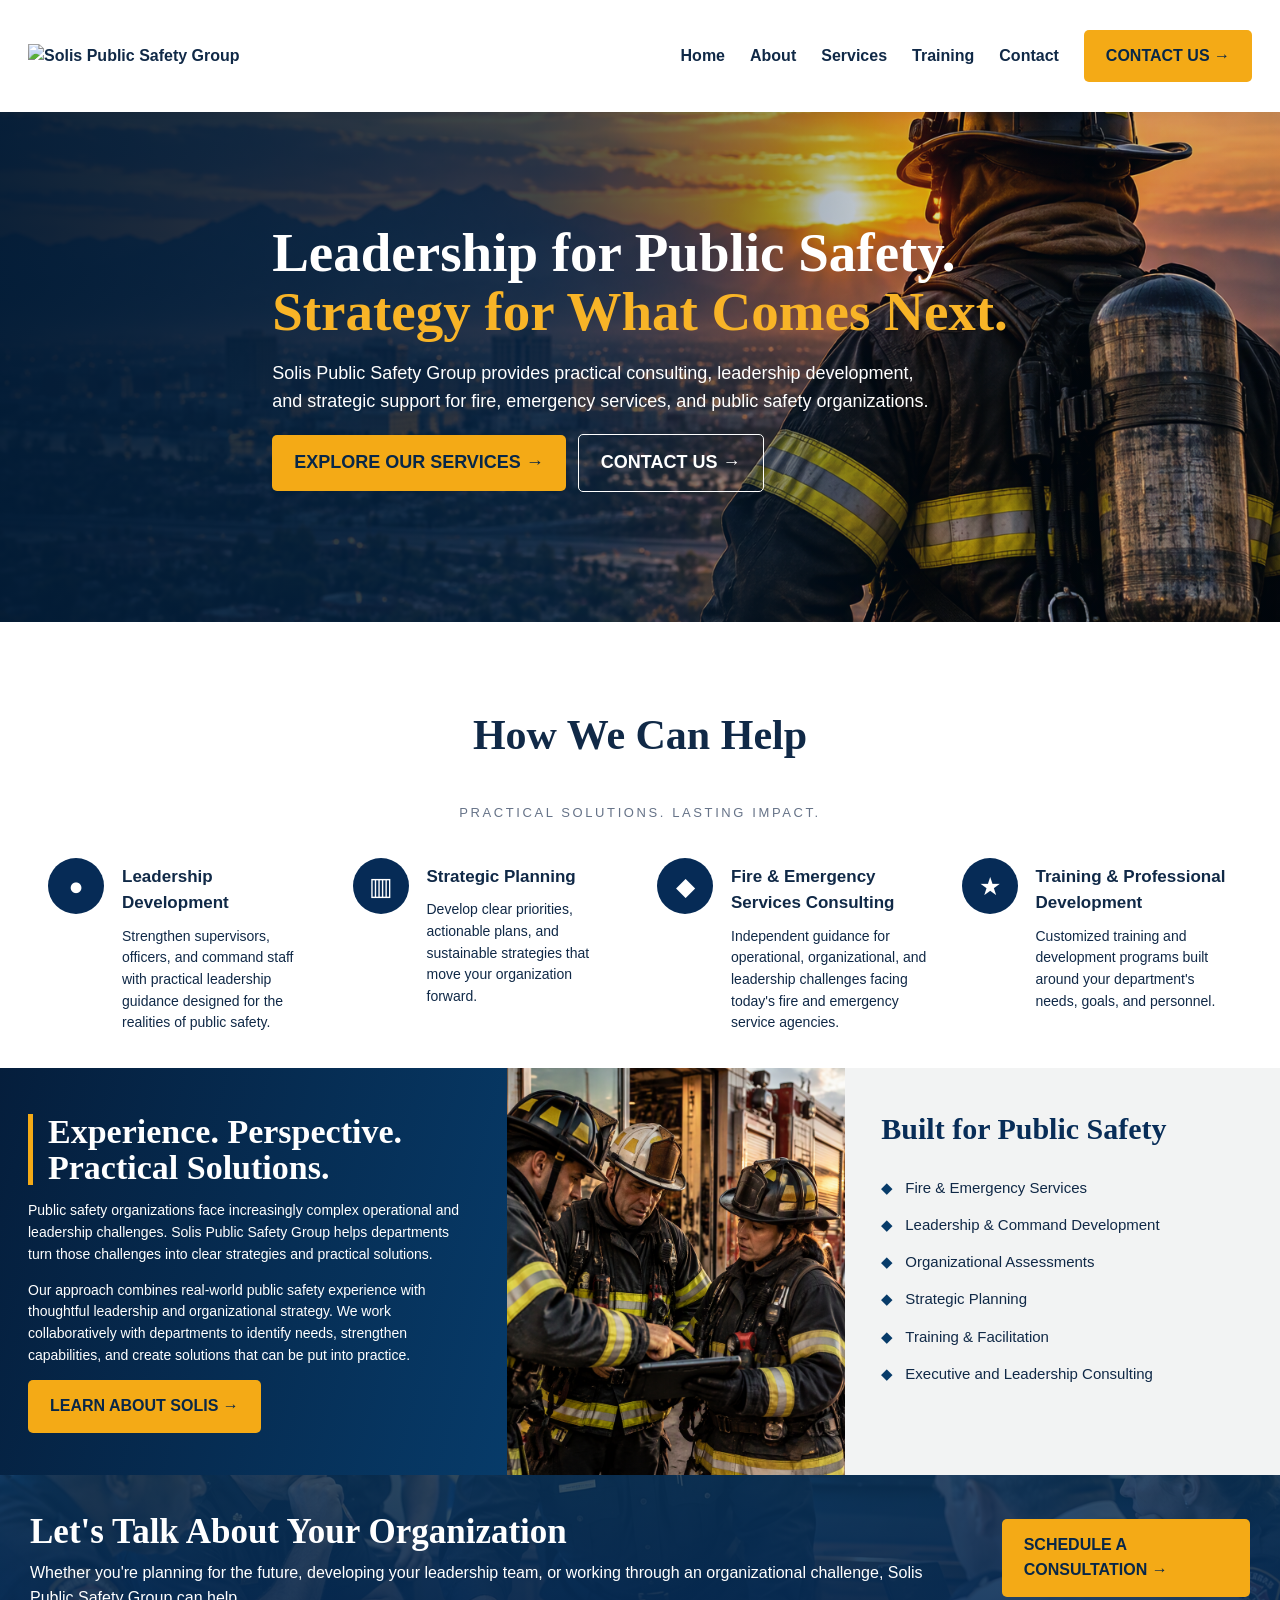
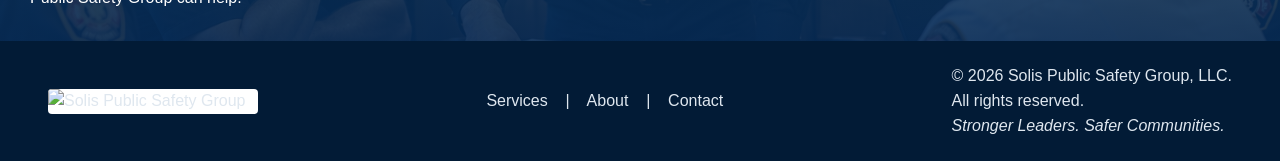
==== index.html @ 36f24788 "Add files via upload" ====
<!doctype html><html lang="en"><head><meta charset="utf-8"><meta name="viewport" content="width=device-width,initial-scale=1"><title>Solis Public Safety Group | Consulting, Leadership & Strategy</title><meta name="description" content="Public safety consulting, leadership development, strategy, and training."><link rel="stylesheet" href="styles.css"><style>
/* Homepage-specific styling to closely match the approved visual mockup */
.home .nav{max-width:1460px}.home-hero{min-height:510px;background:linear-gradient(90deg,rgba(2,28,55,.95) 0%,rgba(3,37,70,.75) 42%,rgba(3,37,70,.15) 72%),url('hero-firefighter.png') center 45%/cover;color:#fff;display:flex;align-items:center}.home-hero h1{font-size:55px;line-height:1.07;max-width:780px;margin:0 0 18px}.home-hero p{font-size:18px;max-width:660px}.mock-services{padding:46px 0 34px}.mock-services h2{font-size:42px}.mock-grid{display:grid;grid-template-columns:repeat(4,1fr);gap:34px;margin-top:35px}.mock-item{display:grid;grid-template-columns:58px 1fr;gap:16px;align-items:start}.mock-item h3{font-family:Arial,sans-serif;font-size:17px;margin:6px 0 9px}.mock-item p{font-size:14px;margin:0}.mock-mid{display:grid;grid-template-columns:1.05fr .70fr .90fr;min-height:330px}.mock-copy{background:linear-gradient(105deg,#051e3c,#073b69);color:#fff;padding:46px 48px 42px max(28px,calc((100vw - 1440px)/2))}.mock-copy h2{color:#fff;font-size:34px;line-height:1.05;border-left:5px solid var(--gold);padding-left:15px;margin:0 0 15px}.mock-copy p{font-size:14px;max-width:600px}.mock-photo{background:url('fire-service.png') center/cover}.mock-built{background:#f2f3f3;padding:38px 36px}.mock-built h2{font-size:30px;margin:0 0 16px;color:#082d58}.mock-built ul{list-style:none;padding:0;margin:0}.mock-built li{padding:7px 0;font-size:15px}.mock-built li:before{content:'◆';color:#073b69;margin-right:12px}.home-cta{background:linear-gradient(#0a355ecf,#062b56e8),url('strategy.png') center/cover;padding:30px;color:white}.home-cta .inner{max-width:1240px;margin:auto;display:flex;align-items:center;justify-content:center;gap:70px}.home-cta h2{font-size:35px;color:#fff;margin:0}.home-cta p{margin:2px 0 0}.home footer{padding:23px 0}@media(max-width:950px){.mock-grid{grid-template-columns:1fr 1fr}.mock-mid{grid-template-columns:1fr}.mock-photo{min-height:320px}.home-cta .inner{display:block;text-align:center}.home-cta .btn{margin-top:15px}}@media(max-width:560px){.home-hero{min-height:540px}.home-hero h1{font-size:38px}.mock-grid{grid-template-columns:1fr}.mock-copy{padding:38px 22px}.mock-built{padding:35px 22px}}
</style></head><body class="home">
<header><div class="wrap nav"><a href="index.html"><img class="logo" src="Solis Group Logo.jpeg" alt="Solis Public Safety Group"></a><button class="menuBtn" aria-label="Open menu" onclick="document.querySelector('nav').classList.toggle('open')">☰</button><nav><a href="index.html">Home</a><a href="about.html">About</a><a href="services.html">Services</a><a href="training.html">Training</a><a href="contact.html">Contact</a><a class="btn" href="contact.html">CONTACT US →</a></nav></div></header>
<main>
<section class="home-hero"><div class="wrap"><h1>Leadership for Public Safety.<br><span class="gold">Strategy for What Comes Next.</span></h1><p>Solis Public Safety Group provides practical consulting, leadership development, and strategic support for fire, emergency services, and public safety organizations.</p><p><a class="btn" href="services.html">EXPLORE OUR SERVICES →</a><a class="btn outline" href="contact.html">CONTACT US →</a></p></div></section>
<section class="mock-services"><div class="wrap"><div class="center"><h2>How We Can Help</h2><div class="eyebrow">PRACTICAL SOLUTIONS. LASTING IMPACT.</div></div><div class="mock-grid">
<div class="mock-item"><div class="icon">●</div><div><h3>Leadership Development</h3><p>Strengthen supervisors, officers, and command staff with practical leadership guidance designed for the realities of public safety.</p></div></div>
<div class="mock-item"><div class="icon">▥</div><div><h3>Strategic Planning</h3><p>Develop clear priorities, actionable plans, and sustainable strategies that move your organization forward.</p></div></div>
<div class="mock-item"><div class="icon">◆</div><div><h3>Fire & Emergency<br>Services Consulting</h3><p>Independent guidance for operational, organizational, and leadership challenges facing today's fire and emergency service agencies.</p></div></div>
<div class="mock-item"><div class="icon">★</div><div><h3>Training & Professional<br>Development</h3><p>Customized training and development programs built around your department's needs, goals, and personnel.</p></div></div>
</div></div></section>
<section class="mock-mid"><div class="mock-copy"><h2>Experience. Perspective.<br>Practical Solutions.</h2><p>Public safety organizations face increasingly complex operational and leadership challenges. Solis Public Safety Group helps departments turn those challenges into clear strategies and practical solutions.</p><p>Our approach combines real-world public safety experience with thoughtful leadership and organizational strategy. We work collaboratively with departments to identify needs, strengthen capabilities, and create solutions that can be put into practice.</p><a class="btn" href="about.html">LEARN ABOUT SOLIS →</a></div><div class="mock-photo" role="img" aria-label="Fire and emergency services team near apparatus"></div><div class="mock-built"><h2>Built for Public Safety</h2><ul><li>Fire & Emergency Services</li><li>Leadership & Command Development</li><li>Organizational Assessments</li><li>Strategic Planning</li><li>Training & Facilitation</li><li>Executive and Leadership Consulting</li></ul></div></section>
<section class="home-cta"><div class="inner"><div><h2>Let's Talk About Your Organization</h2><p>Whether you're planning for the future, developing your leadership team, or working through an organizational challenge, Solis Public Safety Group can help.</p></div><a class="btn" href="contact.html">SCHEDULE A CONSULTATION →</a></div></section>
</main><footer><div class="wrap"><img class="footerlogo" src="Solis Group Logo.jpeg" alt="Solis Public Safety Group"><div>Services &nbsp;&nbsp; | &nbsp;&nbsp; About &nbsp;&nbsp; | &nbsp;&nbsp; Contact</div><div>© 2026 Solis Public Safety Group, LLC.<br>All rights reserved.<br><em>Stronger Leaders. Safer Communities.</em></div></div></footer><script>document.querySelectorAll('nav a').forEach(a=>a.addEventListener('click',()=>document.querySelector('nav').classList.remove('open')))</script></body></html>
---- styles.css ----
:root{--navy:#062b56;--deep:#031d3b;--gold:#f4aa16;--ink:#102947;--light:#f5f6f6}*{box-sizing:border-box}html{scroll-behavior:smooth}body{margin:0;color:var(--ink);font:16px/1.55 Arial,Helvetica,sans-serif}h1,h2,h3{font-family:Georgia,'Times New Roman',serif}.wrap{max-width:1240px;margin:auto;padding:0 28px}header{background:#fff;position:sticky;top:0;z-index:10;box-shadow:0 1px 8px #0001}.nav{height:112px;display:flex;align-items:center;gap:28px}.logo{width:340px;max-height:100px;object-fit:contain}.nav nav{margin-left:auto;display:flex;gap:25px;align-items:center}.nav a{text-decoration:none;color:var(--ink);font-weight:700}.btn{display:inline-block;padding:14px 22px;border-radius:5px;background:var(--gold);color:#082748!important;text-decoration:none;font-weight:800}.btn.outline{background:transparent;color:white!important;border:1px solid white;margin-left:12px}.hero{min-height:570px;color:#fff;display:grid;align-items:center;background:linear-gradient(90deg,rgba(1,25,51,.98),rgba(3,37,70,.72),rgba(3,37,70,.17)),url('hero-firefighter.png') center/cover}.hero h1{font-size:58px;line-height:1.06;margin:0 0 22px;max-width:860px}.hero p{font-size:20px;max-width:680px;margin-bottom:30px}.gold{color:#f8b427}.section{padding:72px 0}.center{text-align:center}.section h2,.page h2{font-size:42px;margin:0 0 14px;color:#082d58}.eyebrow{letter-spacing:.2em;color:#667388;font-size:13px}.grid4{display:grid;grid-template-columns:repeat(4,1fr);gap:32px;margin-top:42px}.grid3{display:grid;grid-template-columns:repeat(3,1fr);gap:30px}.card{background:#f5f6f6;padding:30px;border-radius:8px;border-top:4px solid var(--gold)}.icon{width:56px;height:56px;border-radius:50%;background:var(--navy);color:#fff;display:grid;place-items:center;font-size:25px}.split{display:grid;grid-template-columns:1.1fr .9fr}.dark{background:var(--deep);color:white;padding:65px max(28px,calc((100vw - 1240px)/2));padding-right:55px}.dark h2{color:white}.photo{min-height:500px;background:center/cover}.built{background:#f2f3f3;padding:60px}.built li{margin:14px 0}.cta{padding:58px 20px;text-align:center;color:#fff;background:linear-gradient(120deg,#0b426c,#031d3b)}.cta h2{color:#fff;font-size:40px}.pagehero{min-height:380px;color:white;display:grid;align-items:end;background-position:center;background-size:cover}.pagehero .wrap{width:100%;padding-bottom:55px}.pagehero h1{font-size:55px;margin:0}.pagehero p{font-size:20px;max-width:720px}.aboutHero{background-image:linear-gradient(90deg,#031d3be8,#031d3b44),url('strategy.png')}.servicesHero{background-image:linear-gradient(90deg,#031d3bdc,#031d3b33),url('fire-service.png')}.trainingHero{background-image:linear-gradient(90deg,#031d3bdc,#031d3b22),url('training.png')}.contactHero{background-image:linear-gradient(90deg,#031d3bec,#031d3b77),url('hero-firefighter.png')}.twocol{display:grid;grid-template-columns:1fr 1fr;gap:55px;align-items:center}.twocol img{width:100%;border-radius:8px}.listcheck{padding:0;list-style:none}.listcheck li{margin:12px 0;padding-left:25px;position:relative}.listcheck li:before{content:'✓';position:absolute;left:0;color:#c88700;font-weight:bold}.contactgrid{display:grid;grid-template-columns:.8fr 1.2fr;gap:45px}.contactbox{background:#f4f5f5;padding:35px;border-radius:8px}.field{display:grid;gap:7px;margin-bottom:18px}.field input,.field textarea,.field select{width:100%;padding:13px;border:1px solid #bbc5ce;border-radius:4px;font:inherit}.field textarea{min-height:140px}footer{background:#021b36;color:#dfe7ef;padding:38px 0}footer .wrap{display:flex;justify-content:space-between;align-items:center;gap:25px}.footerlogo{width:210px;background:#fff;border-radius:4px}.menuBtn{display:none;background:none;border:0;font-size:28px}@media(max-width:850px){.nav{height:92px}.logo{width:255px;max-height:82px}.menuBtn{display:block;margin-left:auto}.nav nav{display:none;position:absolute;top:92px;left:0;right:0;background:#fff;padding:22px;flex-direction:column}.nav nav.open{display:flex}.hero h1,.pagehero h1{font-size:41px}.grid4,.grid3{grid-template-columns:1fr 1fr}.split,.twocol,.contactgrid{grid-template-columns:1fr}.photo{min-height:350px}footer .wrap{flex-direction:column;text-align:center}}@media(max-width:520px){.grid4,.grid3{grid-template-columns:1fr}.wrap{padding:0 20px}.hero h1,.pagehero h1{font-size:35px}.btn{display:block;text-align:center;margin:10px 0!important}}
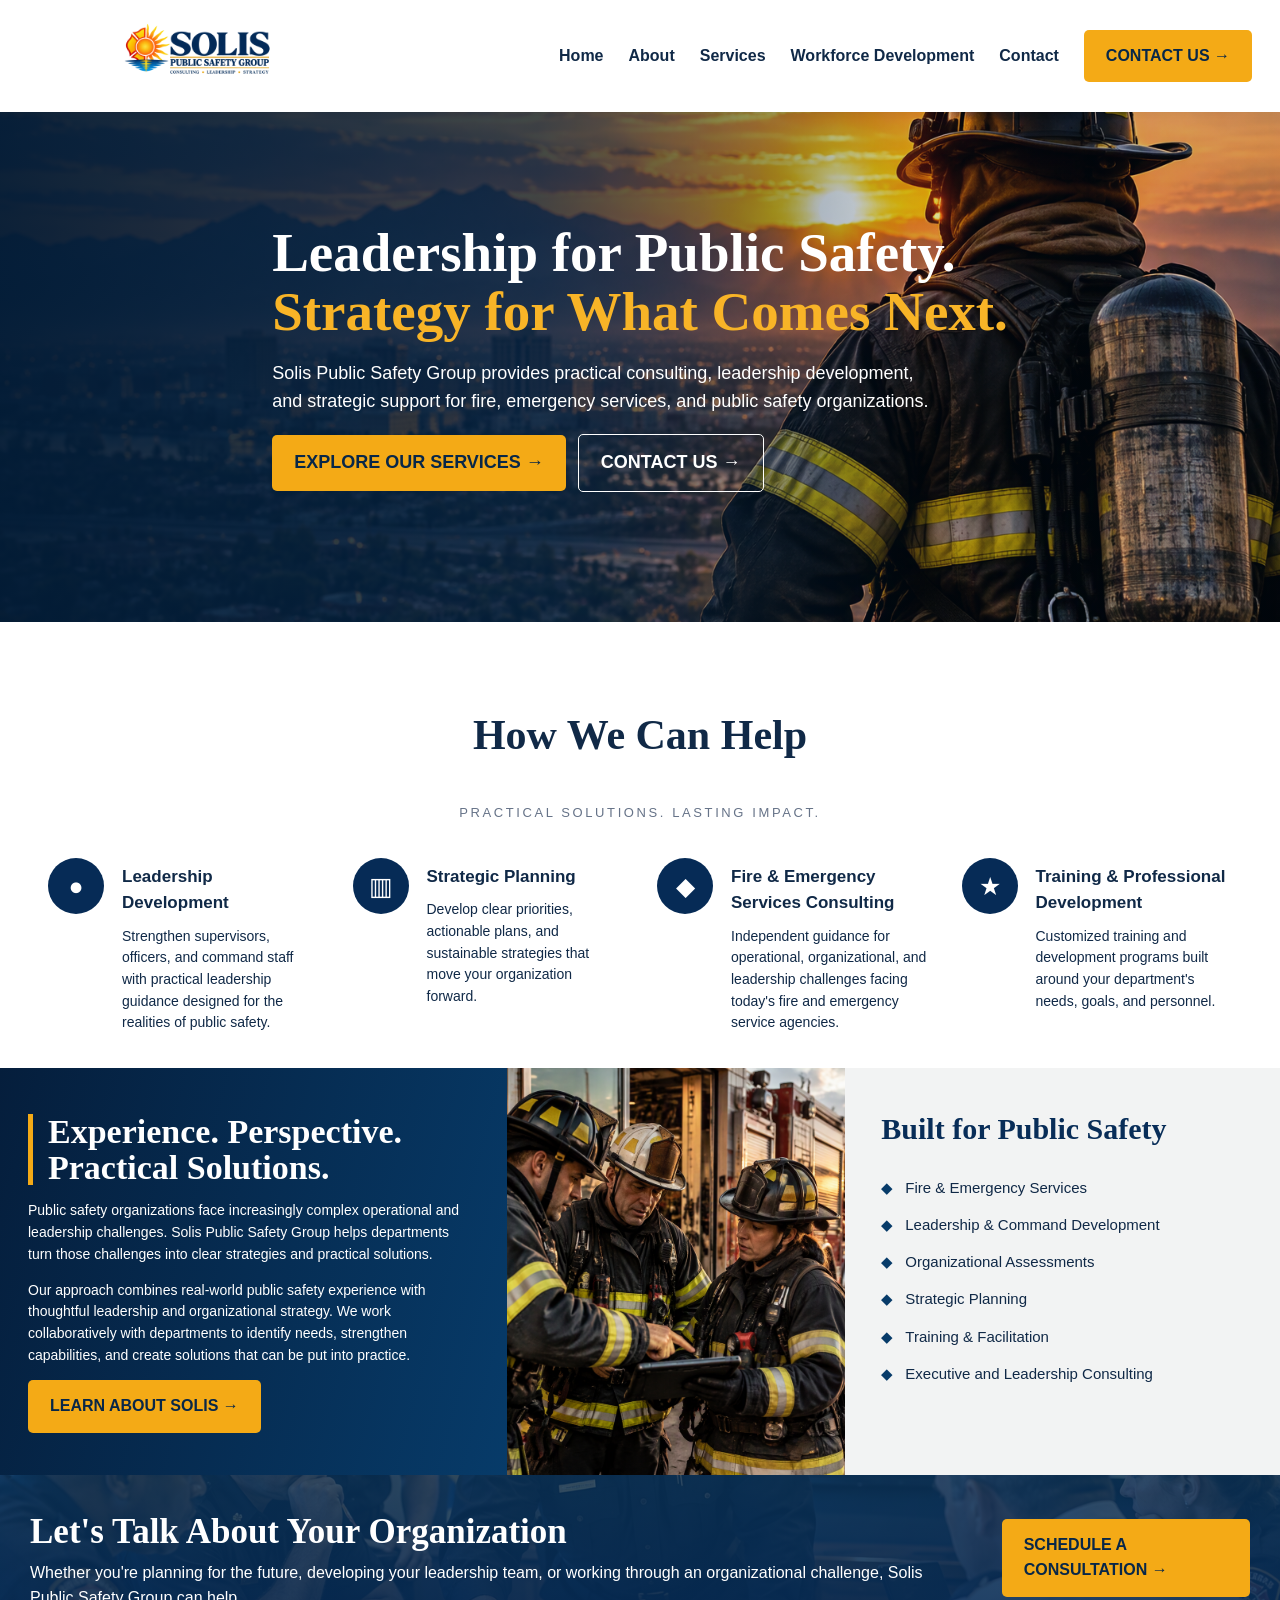
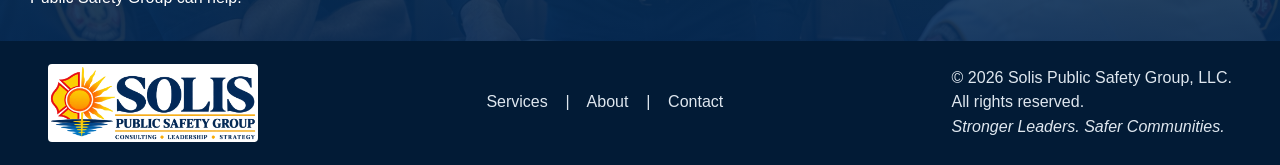
==== commit a3816d3e: "Add files via upload" ====
--- a/index.html
+++ b/index.html
@@ -2,7 +2,7 @@
 /* Homepage-specific styling to closely match the approved visual mockup */
 .home .nav{max-width:1460px}.home-hero{min-height:510px;background:linear-gradient(90deg,rgba(2,28,55,.95) 0%,rgba(3,37,70,.75) 42%,rgba(3,37,70,.15) 72%),url('hero-firefighter.png') center 45%/cover;color:#fff;display:flex;align-items:center}.home-hero h1{font-size:55px;line-height:1.07;max-width:780px;margin:0 0 18px}.home-hero p{font-size:18px;max-width:660px}.mock-services{padding:46px 0 34px}.mock-services h2{font-size:42px}.mock-grid{display:grid;grid-template-columns:repeat(4,1fr);gap:34px;margin-top:35px}.mock-item{display:grid;grid-template-columns:58px 1fr;gap:16px;align-items:start}.mock-item h3{font-family:Arial,sans-serif;font-size:17px;margin:6px 0 9px}.mock-item p{font-size:14px;margin:0}.mock-mid{display:grid;grid-template-columns:1.05fr .70fr .90fr;min-height:330px}.mock-copy{background:linear-gradient(105deg,#051e3c,#073b69);color:#fff;padding:46px 48px 42px max(28px,calc((100vw - 1440px)/2))}.mock-copy h2{color:#fff;font-size:34px;line-height:1.05;border-left:5px solid var(--gold);padding-left:15px;margin:0 0 15px}.mock-copy p{font-size:14px;max-width:600px}.mock-photo{background:url('fire-service.png') center/cover}.mock-built{background:#f2f3f3;padding:38px 36px}.mock-built h2{font-size:30px;margin:0 0 16px;color:#082d58}.mock-built ul{list-style:none;padding:0;margin:0}.mock-built li{padding:7px 0;font-size:15px}.mock-built li:before{content:'◆';color:#073b69;margin-right:12px}.home-cta{background:linear-gradient(#0a355ecf,#062b56e8),url('strategy.png') center/cover;padding:30px;color:white}.home-cta .inner{max-width:1240px;margin:auto;display:flex;align-items:center;justify-content:center;gap:70px}.home-cta h2{font-size:35px;color:#fff;margin:0}.home-cta p{margin:2px 0 0}.home footer{padding:23px 0}@media(max-width:950px){.mock-grid{grid-template-columns:1fr 1fr}.mock-mid{grid-template-columns:1fr}.mock-photo{min-height:320px}.home-cta .inner{display:block;text-align:center}.home-cta .btn{margin-top:15px}}@media(max-width:560px){.home-hero{min-height:540px}.home-hero h1{font-size:38px}.mock-grid{grid-template-columns:1fr}.mock-copy{padding:38px 22px}.mock-built{padding:35px 22px}}
 </style></head><body class="home">
-<header><div class="wrap nav"><a href="index.html"><img class="logo" src="Solis Group Logo.jpeg" alt="Solis Public Safety Group"></a><button class="menuBtn" aria-label="Open menu" onclick="document.querySelector('nav').classList.toggle('open')">☰</button><nav><a href="index.html">Home</a><a href="about.html">About</a><a href="services.html">Services</a><a href="training.html">Training</a><a href="contact.html">Contact</a><a class="btn" href="contact.html">CONTACT US →</a></nav></div></header>
+<header><div class="wrap nav"><a href="index.html"><img class="logo" src="solis-header-logo-blue.png" alt="Solis Public Safety Group"></a><button class="menuBtn" aria-label="Open menu" onclick="document.querySelector('nav').classList.toggle('open')">☰</button><nav><a href="index.html">Home</a><a href="about.html">About</a><a href="services.html">Services</a><a href="workforce-development.html">Workforce Development</a><a href="contact.html">Contact</a><a class="btn" href="contact.html">CONTACT US →</a></nav></div></header>
 <main>
 <section class="home-hero"><div class="wrap"><h1>Leadership for Public Safety.<br><span class="gold">Strategy for What Comes Next.</span></h1><p>Solis Public Safety Group provides practical consulting, leadership development, and strategic support for fire, emergency services, and public safety organizations.</p><p><a class="btn" href="services.html">EXPLORE OUR SERVICES →</a><a class="btn outline" href="contact.html">CONTACT US →</a></p></div></section>
 <section class="mock-services"><div class="wrap"><div class="center"><h2>How We Can Help</h2><div class="eyebrow">PRACTICAL SOLUTIONS. LASTING IMPACT.</div></div><div class="mock-grid">
@@ -13,4 +13,4 @@
 </div></div></section>
 <section class="mock-mid"><div class="mock-copy"><h2>Experience. Perspective.<br>Practical Solutions.</h2><p>Public safety organizations face increasingly complex operational and leadership challenges. Solis Public Safety Group helps departments turn those challenges into clear strategies and practical solutions.</p><p>Our approach combines real-world public safety experience with thoughtful leadership and organizational strategy. We work collaboratively with departments to identify needs, strengthen capabilities, and create solutions that can be put into practice.</p><a class="btn" href="about.html">LEARN ABOUT SOLIS →</a></div><div class="mock-photo" role="img" aria-label="Fire and emergency services team near apparatus"></div><div class="mock-built"><h2>Built for Public Safety</h2><ul><li>Fire & Emergency Services</li><li>Leadership & Command Development</li><li>Organizational Assessments</li><li>Strategic Planning</li><li>Training & Facilitation</li><li>Executive and Leadership Consulting</li></ul></div></section>
 <section class="home-cta"><div class="inner"><div><h2>Let's Talk About Your Organization</h2><p>Whether you're planning for the future, developing your leadership team, or working through an organizational challenge, Solis Public Safety Group can help.</p></div><a class="btn" href="contact.html">SCHEDULE A CONSULTATION →</a></div></section>
-</main><footer><div class="wrap"><img class="footerlogo" src="Solis Group Logo.jpeg" alt="Solis Public Safety Group"><div>Services &nbsp;&nbsp; | &nbsp;&nbsp; About &nbsp;&nbsp; | &nbsp;&nbsp; Contact</div><div>© 2026 Solis Public Safety Group, LLC.<br>All rights reserved.<br><em>Stronger Leaders. Safer Communities.</em></div></div></footer><script>document.querySelectorAll('nav a').forEach(a=>a.addEventListener('click',()=>document.querySelector('nav').classList.remove('open')))</script></body></html>
+</main><footer><div class="wrap"><img class="footerlogo" src="solis-footer-logo.png" alt="Solis Public Safety Group"><div>Services &nbsp;&nbsp; | &nbsp;&nbsp; About &nbsp;&nbsp; | &nbsp;&nbsp; Contact</div><div>© 2026 Solis Public Safety Group, LLC.<br>All rights reserved.<br><em>Stronger Leaders. Safer Communities.</em></div></div></footer><script>document.querySelectorAll('nav a').forEach(a=>a.addEventListener('click',()=>document.querySelector('nav').classList.remove('open')))</script></body></html>
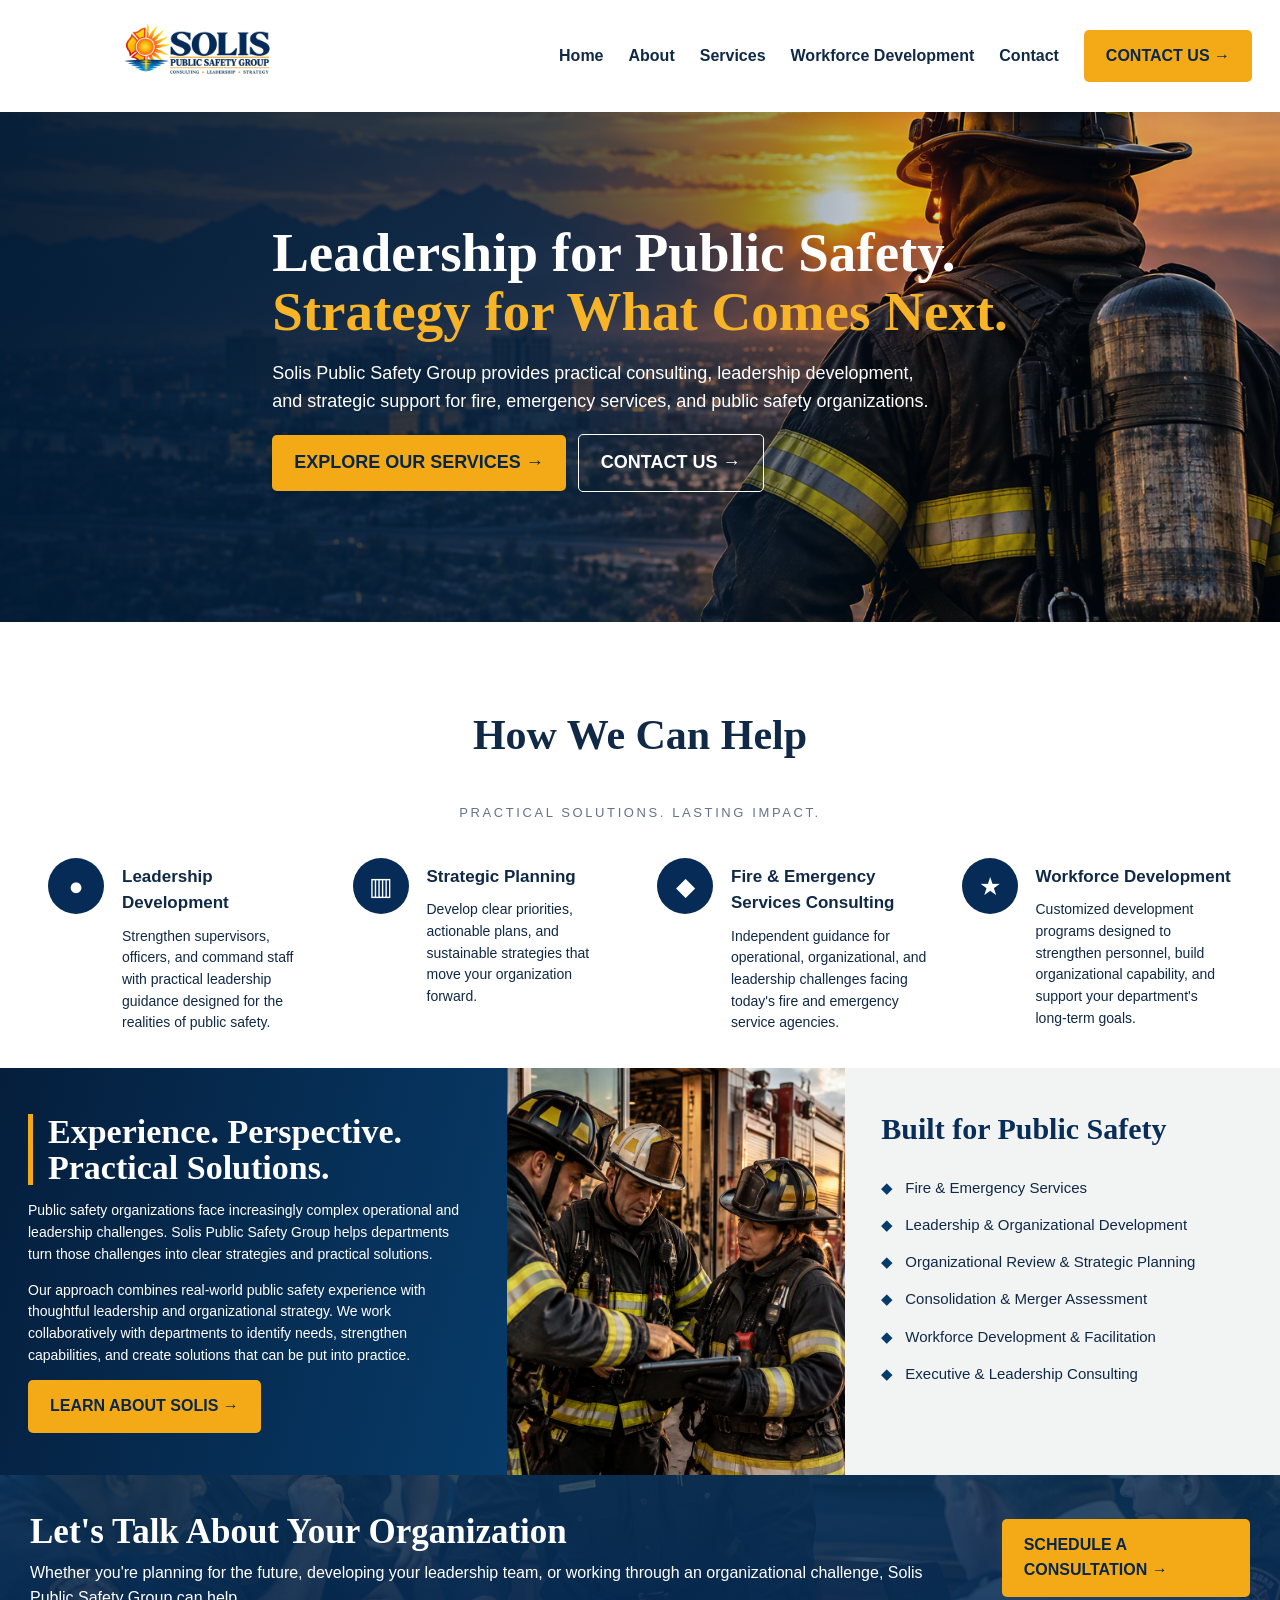
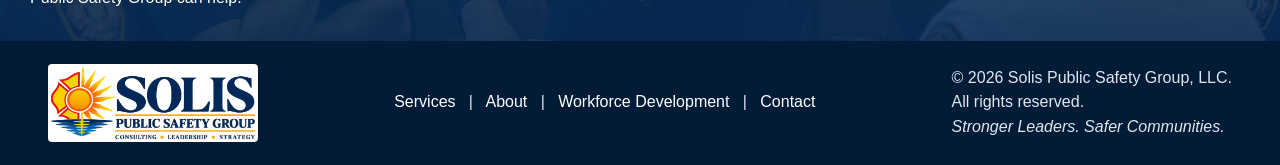
==== commit ac658ab8: "Add files via upload" ====
--- a/index.html
+++ b/index.html
@@ -1,7 +1,7 @@
-<!doctype html><html lang="en"><head><meta charset="utf-8"><meta name="viewport" content="width=device-width,initial-scale=1"><title>Solis Public Safety Group | Consulting, Leadership & Strategy</title><meta name="description" content="Public safety consulting, leadership development, strategy, and training."><link rel="stylesheet" href="styles.css"><style>
+<!doctype html><html lang="en"><head><meta charset="utf-8"><meta name="viewport" content="width=device-width,initial-scale=1"><title>Solis Public Safety Group | Consulting, Leadership & Strategy</title><meta name="description" content="Public safety consulting, leadership development, workforce development, strategic planning, and organizational guidance for fire and emergency service organizations."><link rel="stylesheet" href="styles.css"><style>
 /* Homepage-specific styling to closely match the approved visual mockup */
 .home .nav{max-width:1460px}.home-hero{min-height:510px;background:linear-gradient(90deg,rgba(2,28,55,.95) 0%,rgba(3,37,70,.75) 42%,rgba(3,37,70,.15) 72%),url('hero-firefighter.png') center 45%/cover;color:#fff;display:flex;align-items:center}.home-hero h1{font-size:55px;line-height:1.07;max-width:780px;margin:0 0 18px}.home-hero p{font-size:18px;max-width:660px}.mock-services{padding:46px 0 34px}.mock-services h2{font-size:42px}.mock-grid{display:grid;grid-template-columns:repeat(4,1fr);gap:34px;margin-top:35px}.mock-item{display:grid;grid-template-columns:58px 1fr;gap:16px;align-items:start}.mock-item h3{font-family:Arial,sans-serif;font-size:17px;margin:6px 0 9px}.mock-item p{font-size:14px;margin:0}.mock-mid{display:grid;grid-template-columns:1.05fr .70fr .90fr;min-height:330px}.mock-copy{background:linear-gradient(105deg,#051e3c,#073b69);color:#fff;padding:46px 48px 42px max(28px,calc((100vw - 1440px)/2))}.mock-copy h2{color:#fff;font-size:34px;line-height:1.05;border-left:5px solid var(--gold);padding-left:15px;margin:0 0 15px}.mock-copy p{font-size:14px;max-width:600px}.mock-photo{background:url('fire-service.png') center/cover}.mock-built{background:#f2f3f3;padding:38px 36px}.mock-built h2{font-size:30px;margin:0 0 16px;color:#082d58}.mock-built ul{list-style:none;padding:0;margin:0}.mock-built li{padding:7px 0;font-size:15px}.mock-built li:before{content:'◆';color:#073b69;margin-right:12px}.home-cta{background:linear-gradient(#0a355ecf,#062b56e8),url('strategy.png') center/cover;padding:30px;color:white}.home-cta .inner{max-width:1240px;margin:auto;display:flex;align-items:center;justify-content:center;gap:70px}.home-cta h2{font-size:35px;color:#fff;margin:0}.home-cta p{margin:2px 0 0}.home footer{padding:23px 0}@media(max-width:950px){.mock-grid{grid-template-columns:1fr 1fr}.mock-mid{grid-template-columns:1fr}.mock-photo{min-height:320px}.home-cta .inner{display:block;text-align:center}.home-cta .btn{margin-top:15px}}@media(max-width:560px){.home-hero{min-height:540px}.home-hero h1{font-size:38px}.mock-grid{grid-template-columns:1fr}.mock-copy{padding:38px 22px}.mock-built{padding:35px 22px}}
-</style></head><body class="home">
+footer .footer-links a{color:#fff;text-decoration:none}footer .footer-links a:hover,footer .footer-links a:focus{text-decoration:underline}</style></head><body class="home">
 <header><div class="wrap nav"><a href="index.html"><img class="logo" src="solis-header-logo-blue.png" alt="Solis Public Safety Group"></a><button class="menuBtn" aria-label="Open menu" onclick="document.querySelector('nav').classList.toggle('open')">☰</button><nav><a href="index.html">Home</a><a href="about.html">About</a><a href="services.html">Services</a><a href="workforce-development.html">Workforce Development</a><a href="contact.html">Contact</a><a class="btn" href="contact.html">CONTACT US →</a></nav></div></header>
 <main>
 <section class="home-hero"><div class="wrap"><h1>Leadership for Public Safety.<br><span class="gold">Strategy for What Comes Next.</span></h1><p>Solis Public Safety Group provides practical consulting, leadership development, and strategic support for fire, emergency services, and public safety organizations.</p><p><a class="btn" href="services.html">EXPLORE OUR SERVICES →</a><a class="btn outline" href="contact.html">CONTACT US →</a></p></div></section>
@@ -9,8 +9,8 @@
 <div class="mock-item"><div class="icon">●</div><div><h3>Leadership Development</h3><p>Strengthen supervisors, officers, and command staff with practical leadership guidance designed for the realities of public safety.</p></div></div>
 <div class="mock-item"><div class="icon">▥</div><div><h3>Strategic Planning</h3><p>Develop clear priorities, actionable plans, and sustainable strategies that move your organization forward.</p></div></div>
 <div class="mock-item"><div class="icon">◆</div><div><h3>Fire & Emergency<br>Services Consulting</h3><p>Independent guidance for operational, organizational, and leadership challenges facing today's fire and emergency service agencies.</p></div></div>
-<div class="mock-item"><div class="icon">★</div><div><h3>Training & Professional<br>Development</h3><p>Customized training and development programs built around your department's needs, goals, and personnel.</p></div></div>
+<div class="mock-item"><div class="icon">★</div><div><h3>Workforce Development</h3><p>Customized development programs designed to strengthen personnel, build organizational capability, and support your department's long-term goals.</p></div></div>
 </div></div></section>
-<section class="mock-mid"><div class="mock-copy"><h2>Experience. Perspective.<br>Practical Solutions.</h2><p>Public safety organizations face increasingly complex operational and leadership challenges. Solis Public Safety Group helps departments turn those challenges into clear strategies and practical solutions.</p><p>Our approach combines real-world public safety experience with thoughtful leadership and organizational strategy. We work collaboratively with departments to identify needs, strengthen capabilities, and create solutions that can be put into practice.</p><a class="btn" href="about.html">LEARN ABOUT SOLIS →</a></div><div class="mock-photo" role="img" aria-label="Fire and emergency services team near apparatus"></div><div class="mock-built"><h2>Built for Public Safety</h2><ul><li>Fire & Emergency Services</li><li>Leadership & Command Development</li><li>Organizational Assessments</li><li>Strategic Planning</li><li>Training & Facilitation</li><li>Executive and Leadership Consulting</li></ul></div></section>
+<section class="mock-mid"><div class="mock-copy"><h2>Experience. Perspective.<br>Practical Solutions.</h2><p>Public safety organizations face increasingly complex operational and leadership challenges. Solis Public Safety Group helps departments turn those challenges into clear strategies and practical solutions.</p><p>Our approach combines real-world public safety experience with thoughtful leadership and organizational strategy. We work collaboratively with departments to identify needs, strengthen capabilities, and create solutions that can be put into practice.</p><a class="btn" href="about.html">LEARN ABOUT SOLIS →</a></div><div class="mock-photo" role="img" aria-label="Fire and emergency services team near apparatus"></div><div class="mock-built"><h2>Built for Public Safety</h2><ul><li>Fire & Emergency Services</li><li>Leadership & Organizational Development</li><li>Organizational Review & Strategic Planning</li><li>Consolidation & Merger Assessment</li><li>Workforce Development & Facilitation</li><li>Executive & Leadership Consulting</li></ul></div></section>
 <section class="home-cta"><div class="inner"><div><h2>Let's Talk About Your Organization</h2><p>Whether you're planning for the future, developing your leadership team, or working through an organizational challenge, Solis Public Safety Group can help.</p></div><a class="btn" href="contact.html">SCHEDULE A CONSULTATION →</a></div></section>
-</main><footer><div class="wrap"><img class="footerlogo" src="solis-footer-logo.png" alt="Solis Public Safety Group"><div>Services &nbsp;&nbsp; | &nbsp;&nbsp; About &nbsp;&nbsp; | &nbsp;&nbsp; Contact</div><div>© 2026 Solis Public Safety Group, LLC.<br>All rights reserved.<br><em>Stronger Leaders. Safer Communities.</em></div></div></footer><script>document.querySelectorAll('nav a').forEach(a=>a.addEventListener('click',()=>document.querySelector('nav').classList.remove('open')))</script></body></html>
+</main><footer><div class="wrap"><img class="footerlogo" src="solis-footer-logo.png" alt="Solis Public Safety Group"><div class="footer-links"><a href="services.html">Services</a> &nbsp;&nbsp;|&nbsp;&nbsp; <a href="about.html">About</a> &nbsp;&nbsp;|&nbsp;&nbsp; <a href="workforce-development.html">Workforce Development</a> &nbsp;&nbsp;|&nbsp;&nbsp; <a href="contact.html">Contact</a></div><div>© 2026 Solis Public Safety Group, LLC.<br>All rights reserved.<br><em>Stronger Leaders. Safer Communities.</em></div></div></footer><script>document.querySelectorAll('nav a').forEach(a=>a.addEventListener('click',()=>document.querySelector('nav').classList.remove('open')))</script></body></html>
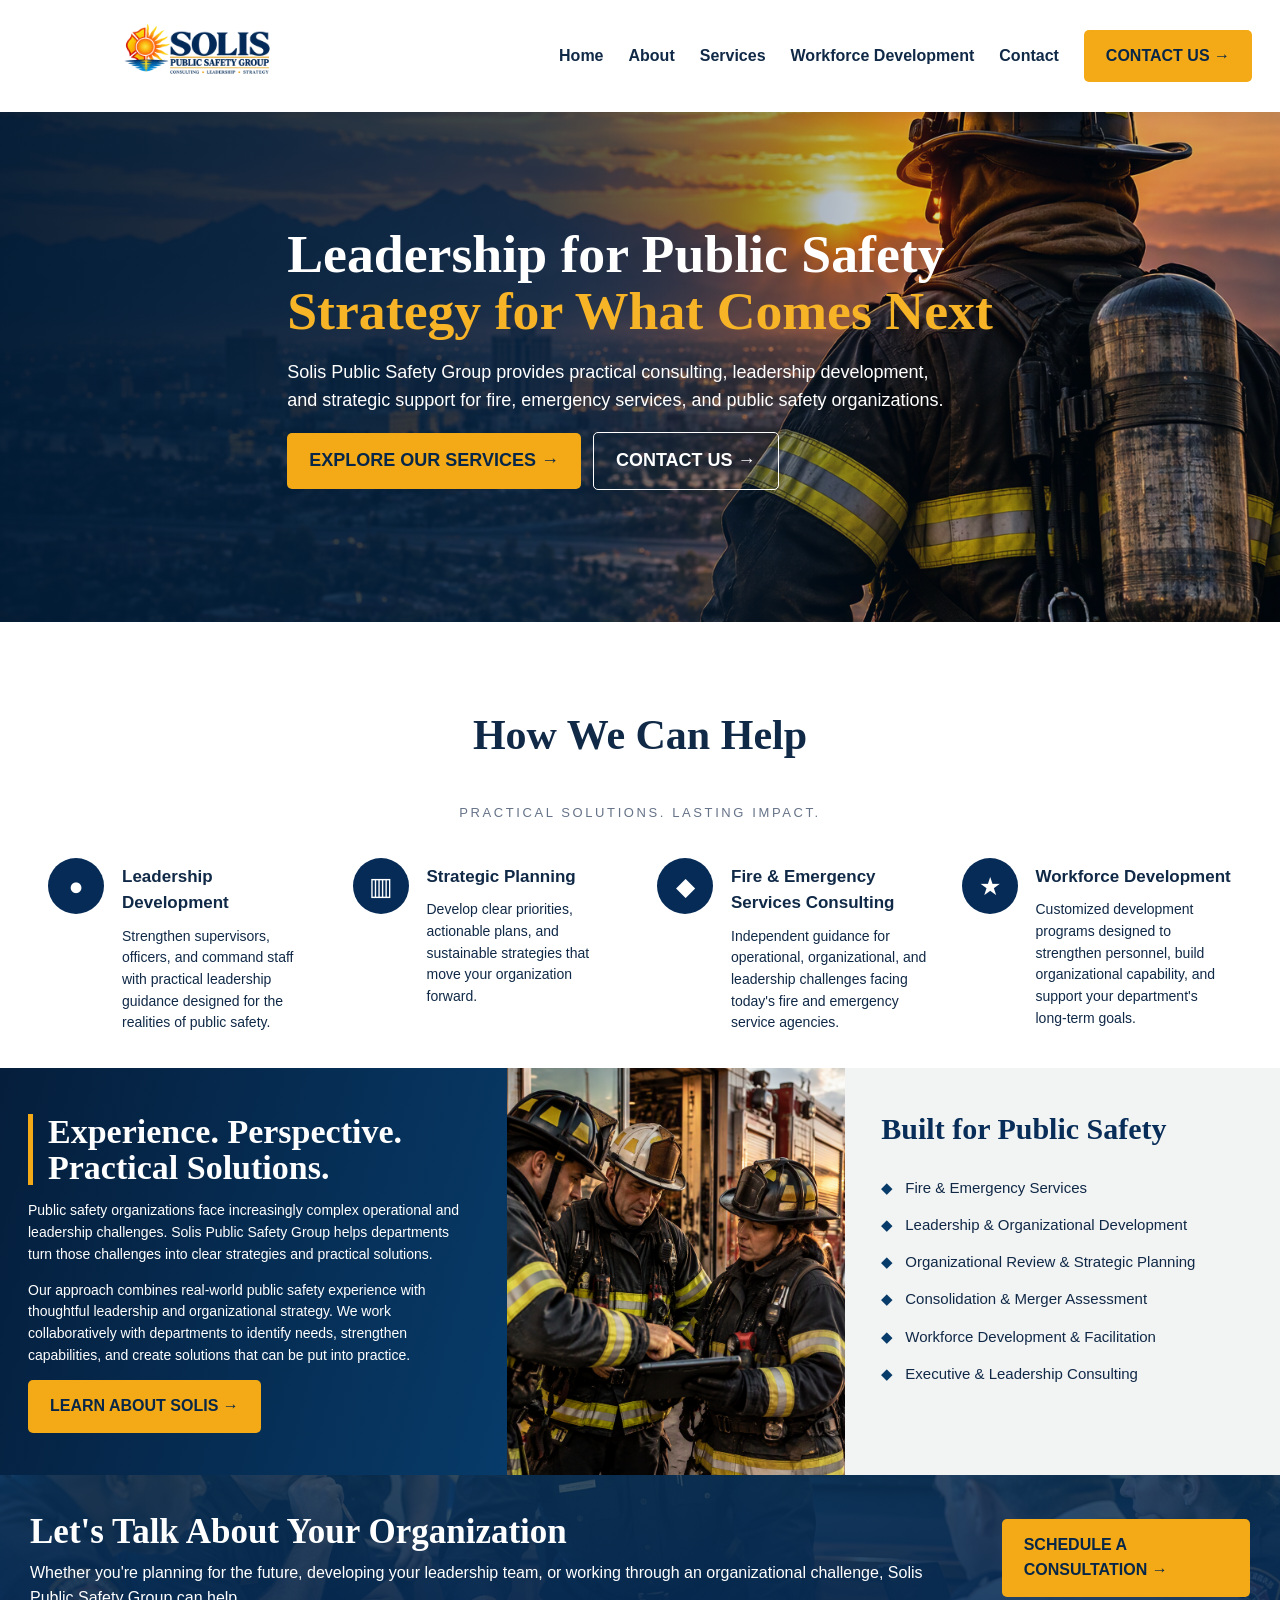
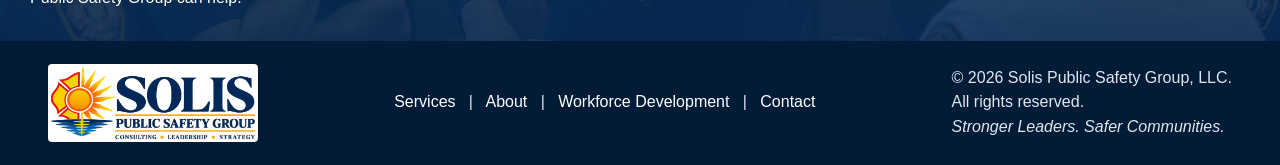
==== commit b4032ecf: "Add files via upload" ====
--- a/index.html
+++ b/index.html
@@ -1,10 +1,10 @@
 <!doctype html><html lang="en"><head><meta charset="utf-8"><meta name="viewport" content="width=device-width,initial-scale=1"><title>Solis Public Safety Group | Consulting, Leadership & Strategy</title><meta name="description" content="Public safety consulting, leadership development, workforce development, strategic planning, and organizational guidance for fire and emergency service organizations."><link rel="stylesheet" href="styles.css"><style>
 /* Homepage-specific styling to closely match the approved visual mockup */
-.home .nav{max-width:1460px}.home-hero{min-height:510px;background:linear-gradient(90deg,rgba(2,28,55,.95) 0%,rgba(3,37,70,.75) 42%,rgba(3,37,70,.15) 72%),url('hero-firefighter.png') center 45%/cover;color:#fff;display:flex;align-items:center}.home-hero h1{font-size:55px;line-height:1.07;max-width:780px;margin:0 0 18px}.home-hero p{font-size:18px;max-width:660px}.mock-services{padding:46px 0 34px}.mock-services h2{font-size:42px}.mock-grid{display:grid;grid-template-columns:repeat(4,1fr);gap:34px;margin-top:35px}.mock-item{display:grid;grid-template-columns:58px 1fr;gap:16px;align-items:start}.mock-item h3{font-family:Arial,sans-serif;font-size:17px;margin:6px 0 9px}.mock-item p{font-size:14px;margin:0}.mock-mid{display:grid;grid-template-columns:1.05fr .70fr .90fr;min-height:330px}.mock-copy{background:linear-gradient(105deg,#051e3c,#073b69);color:#fff;padding:46px 48px 42px max(28px,calc((100vw - 1440px)/2))}.mock-copy h2{color:#fff;font-size:34px;line-height:1.05;border-left:5px solid var(--gold);padding-left:15px;margin:0 0 15px}.mock-copy p{font-size:14px;max-width:600px}.mock-photo{background:url('fire-service.png') center/cover}.mock-built{background:#f2f3f3;padding:38px 36px}.mock-built h2{font-size:30px;margin:0 0 16px;color:#082d58}.mock-built ul{list-style:none;padding:0;margin:0}.mock-built li{padding:7px 0;font-size:15px}.mock-built li:before{content:'◆';color:#073b69;margin-right:12px}.home-cta{background:linear-gradient(#0a355ecf,#062b56e8),url('strategy.png') center/cover;padding:30px;color:white}.home-cta .inner{max-width:1240px;margin:auto;display:flex;align-items:center;justify-content:center;gap:70px}.home-cta h2{font-size:35px;color:#fff;margin:0}.home-cta p{margin:2px 0 0}.home footer{padding:23px 0}@media(max-width:950px){.mock-grid{grid-template-columns:1fr 1fr}.mock-mid{grid-template-columns:1fr}.mock-photo{min-height:320px}.home-cta .inner{display:block;text-align:center}.home-cta .btn{margin-top:15px}}@media(max-width:560px){.home-hero{min-height:540px}.home-hero h1{font-size:38px}.mock-grid{grid-template-columns:1fr}.mock-copy{padding:38px 22px}.mock-built{padding:35px 22px}}
+.home .nav{max-width:1460px}.home-hero{min-height:510px;background:linear-gradient(90deg,rgba(2,28,55,.95) 0%,rgba(3,37,70,.75) 42%,rgba(3,37,70,.15) 72%),url('hero-firefighter.png') center 45%/cover;color:#fff;display:flex;align-items:center}.home-hero h1{font-size:clamp(42px,4.2vw,55px);line-height:1.07;max-width:none!important;width:max-content;margin:0 0 18px}.home-hero h1>span{display:block;white-space:nowrap}.home-hero p{font-size:18px;max-width:660px}.mock-services{padding:46px 0 34px}.mock-services h2{font-size:42px}.mock-grid{display:grid;grid-template-columns:repeat(4,1fr);gap:34px;margin-top:35px}.mock-item{display:grid;grid-template-columns:58px 1fr;gap:16px;align-items:start}.mock-item h3{font-family:Arial,sans-serif;font-size:17px;margin:6px 0 9px}.mock-item p{font-size:14px;margin:0}.mock-mid{display:grid;grid-template-columns:1.05fr .70fr .90fr;min-height:330px}.mock-copy{background:linear-gradient(105deg,#051e3c,#073b69);color:#fff;padding:46px 48px 42px max(28px,calc((100vw - 1440px)/2))}.mock-copy h2{color:#fff;font-size:34px;line-height:1.05;border-left:5px solid var(--gold);padding-left:15px;margin:0 0 15px}.mock-copy p{font-size:14px;max-width:600px}.mock-photo{background:url('fire-service.png') center/cover}.mock-built{background:#f2f3f3;padding:38px 36px}.mock-built h2{font-size:30px;margin:0 0 16px;color:#082d58}.mock-built ul{list-style:none;padding:0;margin:0}.mock-built li{padding:7px 0;font-size:15px}.mock-built li:before{content:'◆';color:#073b69;margin-right:12px}.home-cta{background:linear-gradient(#0a355ecf,#062b56e8),url('strategy.png') center/cover;padding:30px;color:white}.home-cta .inner{max-width:1240px;margin:auto;display:flex;align-items:center;justify-content:center;gap:70px}.home-cta h2{font-size:35px;color:#fff;margin:0}.home-cta p{margin:2px 0 0}.home footer{padding:23px 0}@media(max-width:950px){.mock-grid{grid-template-columns:1fr 1fr}.mock-mid{grid-template-columns:1fr}.mock-photo{min-height:320px}.home-cta .inner{display:block;text-align:center}.home-cta .btn{margin-top:15px}}@media(max-width:560px){.home-hero{min-height:540px}.home-hero h1{font-size:38px;width:auto}.home-hero h1>span{white-space:normal}.mock-grid{grid-template-columns:1fr}.mock-copy{padding:38px 22px}.mock-built{padding:35px 22px}}
 footer .footer-links a{color:#fff;text-decoration:none}footer .footer-links a:hover,footer .footer-links a:focus{text-decoration:underline}</style></head><body class="home">
 <header><div class="wrap nav"><a href="index.html"><img class="logo" src="solis-header-logo-blue.png" alt="Solis Public Safety Group"></a><button class="menuBtn" aria-label="Open menu" onclick="document.querySelector('nav').classList.toggle('open')">☰</button><nav><a href="index.html">Home</a><a href="about.html">About</a><a href="services.html">Services</a><a href="workforce-development.html">Workforce Development</a><a href="contact.html">Contact</a><a class="btn" href="contact.html">CONTACT US →</a></nav></div></header>
 <main>
-<section class="home-hero"><div class="wrap"><h1>Leadership for Public Safety.<br><span class="gold">Strategy for What Comes Next.</span></h1><p>Solis Public Safety Group provides practical consulting, leadership development, and strategic support for fire, emergency services, and public safety organizations.</p><p><a class="btn" href="services.html">EXPLORE OUR SERVICES →</a><a class="btn outline" href="contact.html">CONTACT US →</a></p></div></section>
+<section class="home-hero"><div class="wrap"><h1><span>Leadership for Public Safety</span><span class="gold">Strategy for What Comes Next</span></h1><p>Solis Public Safety Group provides practical consulting, leadership development, and strategic support for fire, emergency services, and public safety organizations.</p><p><a class="btn" href="services.html">EXPLORE OUR SERVICES →</a><a class="btn outline" href="contact.html">CONTACT US →</a></p></div></section>
 <section class="mock-services"><div class="wrap"><div class="center"><h2>How We Can Help</h2><div class="eyebrow">PRACTICAL SOLUTIONS. LASTING IMPACT.</div></div><div class="mock-grid">
 <div class="mock-item"><div class="icon">●</div><div><h3>Leadership Development</h3><p>Strengthen supervisors, officers, and command staff with practical leadership guidance designed for the realities of public safety.</p></div></div>
 <div class="mock-item"><div class="icon">▥</div><div><h3>Strategic Planning</h3><p>Develop clear priorities, actionable plans, and sustainable strategies that move your organization forward.</p></div></div>
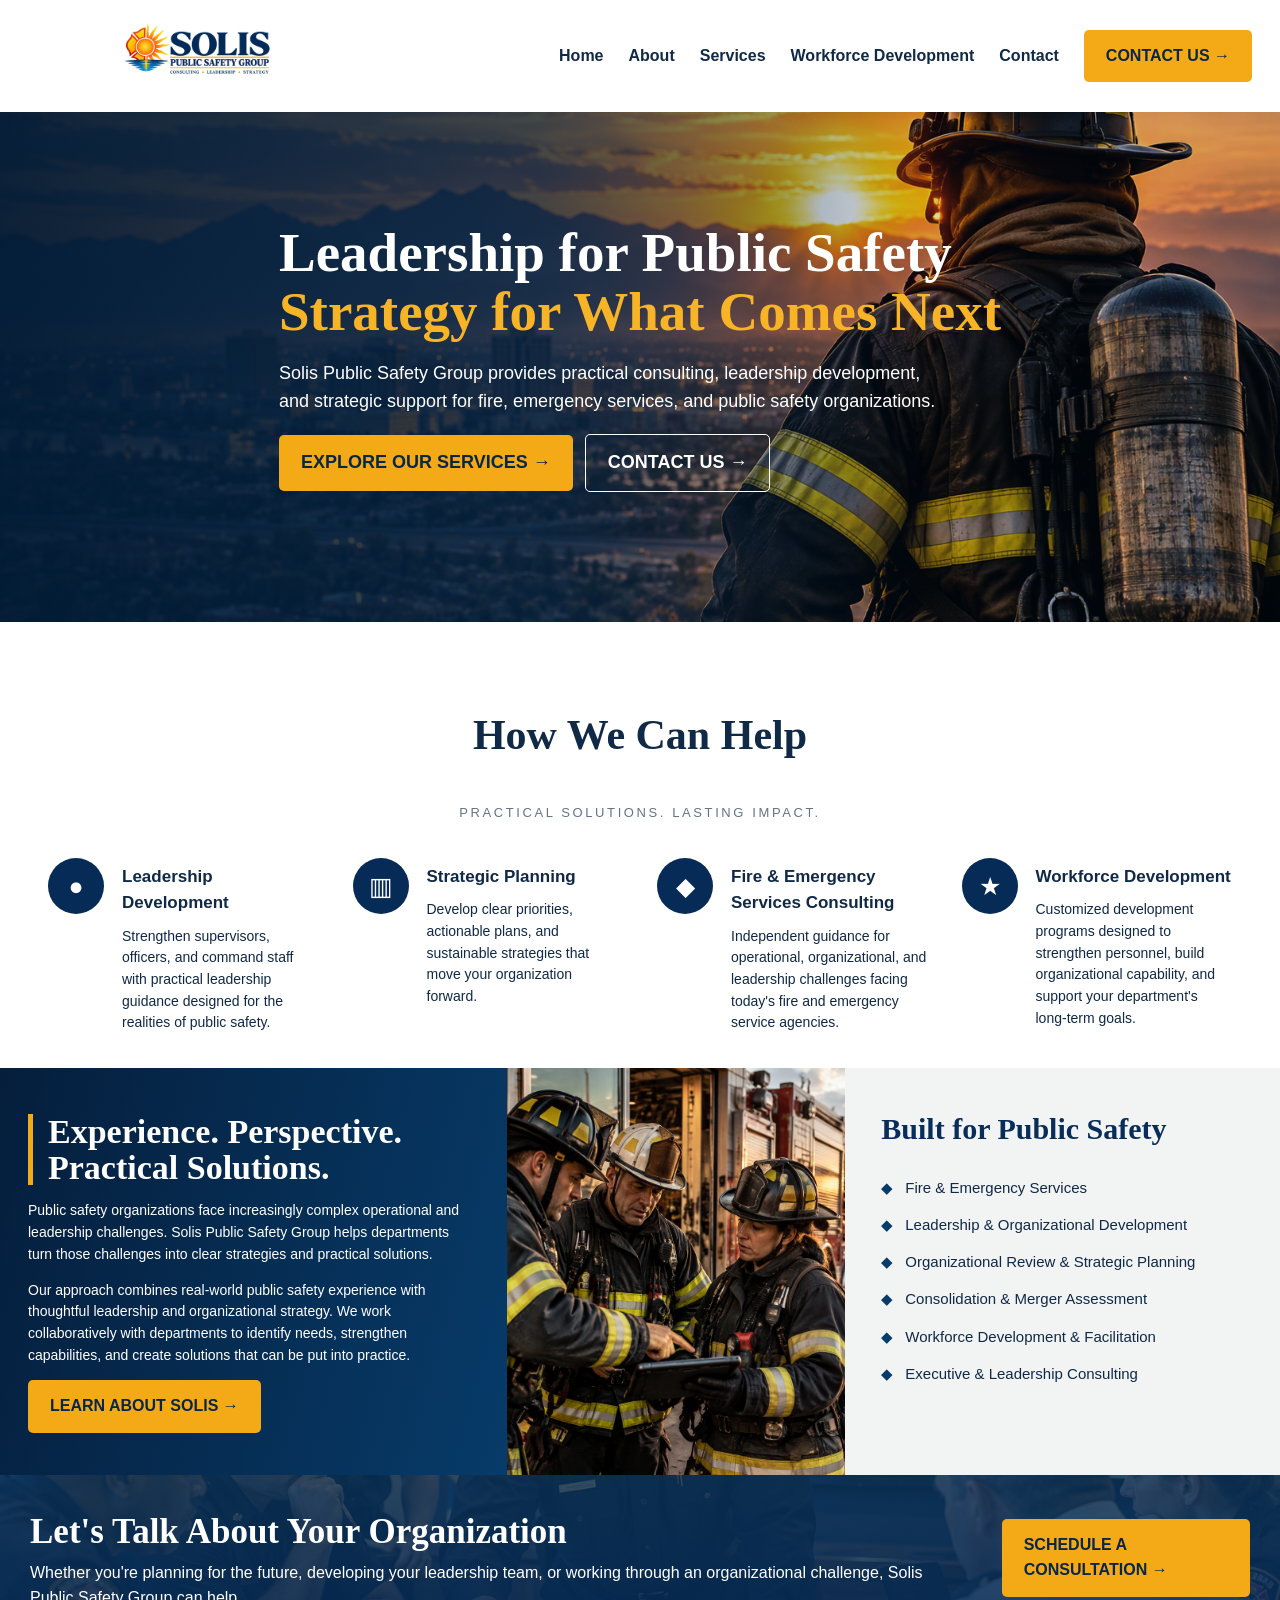
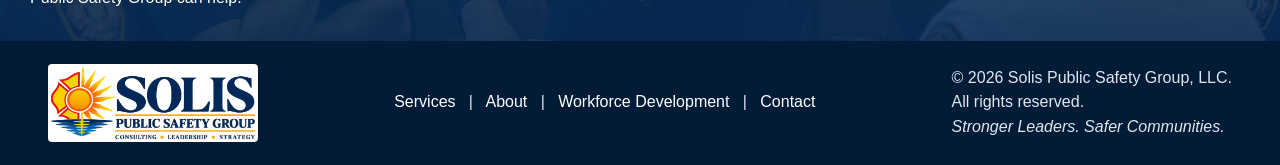
==== commit 91e814d5: "Add files via upload" ====
--- a/index.html
+++ b/index.html
@@ -1,10 +1,10 @@
 <!doctype html><html lang="en"><head><meta charset="utf-8"><meta name="viewport" content="width=device-width,initial-scale=1"><title>Solis Public Safety Group | Consulting, Leadership & Strategy</title><meta name="description" content="Public safety consulting, leadership development, workforce development, strategic planning, and organizational guidance for fire and emergency service organizations."><link rel="stylesheet" href="styles.css"><style>
 /* Homepage-specific styling to closely match the approved visual mockup */
-.home .nav{max-width:1460px}.home-hero{min-height:510px;background:linear-gradient(90deg,rgba(2,28,55,.95) 0%,rgba(3,37,70,.75) 42%,rgba(3,37,70,.15) 72%),url('hero-firefighter.png') center 45%/cover;color:#fff;display:flex;align-items:center}.home-hero h1{font-size:clamp(42px,4.2vw,55px);line-height:1.07;max-width:none!important;width:max-content;margin:0 0 18px}.home-hero h1>span{display:block;white-space:nowrap}.home-hero p{font-size:18px;max-width:660px}.mock-services{padding:46px 0 34px}.mock-services h2{font-size:42px}.mock-grid{display:grid;grid-template-columns:repeat(4,1fr);gap:34px;margin-top:35px}.mock-item{display:grid;grid-template-columns:58px 1fr;gap:16px;align-items:start}.mock-item h3{font-family:Arial,sans-serif;font-size:17px;margin:6px 0 9px}.mock-item p{font-size:14px;margin:0}.mock-mid{display:grid;grid-template-columns:1.05fr .70fr .90fr;min-height:330px}.mock-copy{background:linear-gradient(105deg,#051e3c,#073b69);color:#fff;padding:46px 48px 42px max(28px,calc((100vw - 1440px)/2))}.mock-copy h2{color:#fff;font-size:34px;line-height:1.05;border-left:5px solid var(--gold);padding-left:15px;margin:0 0 15px}.mock-copy p{font-size:14px;max-width:600px}.mock-photo{background:url('fire-service.png') center/cover}.mock-built{background:#f2f3f3;padding:38px 36px}.mock-built h2{font-size:30px;margin:0 0 16px;color:#082d58}.mock-built ul{list-style:none;padding:0;margin:0}.mock-built li{padding:7px 0;font-size:15px}.mock-built li:before{content:'◆';color:#073b69;margin-right:12px}.home-cta{background:linear-gradient(#0a355ecf,#062b56e8),url('strategy.png') center/cover;padding:30px;color:white}.home-cta .inner{max-width:1240px;margin:auto;display:flex;align-items:center;justify-content:center;gap:70px}.home-cta h2{font-size:35px;color:#fff;margin:0}.home-cta p{margin:2px 0 0}.home footer{padding:23px 0}@media(max-width:950px){.mock-grid{grid-template-columns:1fr 1fr}.mock-mid{grid-template-columns:1fr}.mock-photo{min-height:320px}.home-cta .inner{display:block;text-align:center}.home-cta .btn{margin-top:15px}}@media(max-width:560px){.home-hero{min-height:540px}.home-hero h1{font-size:38px;width:auto}.home-hero h1>span{white-space:normal}.mock-grid{grid-template-columns:1fr}.mock-copy{padding:38px 22px}.mock-built{padding:35px 22px}}
+.home .nav{max-width:1460px}.home-hero{min-height:510px;background:linear-gradient(90deg,rgba(2,28,55,.95) 0%,rgba(3,37,70,.75) 42%,rgba(3,37,70,.15) 72%),url('hero-firefighter.png') center 45%/cover;color:#fff;display:flex;align-items:center}.home-hero h1{font-size:55px;line-height:1.07;max-width:1050px;margin:0 0 18px}.home-hero p{font-size:18px;max-width:660px}.mock-services{padding:46px 0 34px}.mock-services h2{font-size:42px}.mock-grid{display:grid;grid-template-columns:repeat(4,1fr);gap:34px;margin-top:35px}.mock-item{display:grid;grid-template-columns:58px 1fr;gap:16px;align-items:start}.mock-item h3{font-family:Arial,sans-serif;font-size:17px;margin:6px 0 9px}.mock-item p{font-size:14px;margin:0}.mock-mid{display:grid;grid-template-columns:1.05fr .70fr .90fr;min-height:330px}.mock-copy{background:linear-gradient(105deg,#051e3c,#073b69);color:#fff;padding:46px 48px 42px max(28px,calc((100vw - 1440px)/2))}.mock-copy h2{color:#fff;font-size:34px;line-height:1.05;border-left:5px solid var(--gold);padding-left:15px;margin:0 0 15px}.mock-copy p{font-size:14px;max-width:600px}.mock-photo{background:url('fire-service.png') center/cover}.mock-built{background:#f2f3f3;padding:38px 36px}.mock-built h2{font-size:30px;margin:0 0 16px;color:#082d58}.mock-built ul{list-style:none;padding:0;margin:0}.mock-built li{padding:7px 0;font-size:15px}.mock-built li:before{content:'◆';color:#073b69;margin-right:12px}.home-cta{background:linear-gradient(#0a355ecf,#062b56e8),url('strategy.png') center/cover;padding:30px;color:white}.home-cta .inner{max-width:1240px;margin:auto;display:flex;align-items:center;justify-content:center;gap:70px}.home-cta h2{font-size:35px;color:#fff;margin:0}.home-cta p{margin:2px 0 0}.home footer{padding:23px 0}@media(max-width:950px){.mock-grid{grid-template-columns:1fr 1fr}.mock-mid{grid-template-columns:1fr}.mock-photo{min-height:320px}.home-cta .inner{display:block;text-align:center}.home-cta .btn{margin-top:15px}}@media(max-width:560px){.home-hero{min-height:540px}.home-hero h1{font-size:38px}.mock-grid{grid-template-columns:1fr}.mock-copy{padding:38px 22px}.mock-built{padding:35px 22px}}
 footer .footer-links a{color:#fff;text-decoration:none}footer .footer-links a:hover,footer .footer-links a:focus{text-decoration:underline}</style></head><body class="home">
 <header><div class="wrap nav"><a href="index.html"><img class="logo" src="solis-header-logo-blue.png" alt="Solis Public Safety Group"></a><button class="menuBtn" aria-label="Open menu" onclick="document.querySelector('nav').classList.toggle('open')">☰</button><nav><a href="index.html">Home</a><a href="about.html">About</a><a href="services.html">Services</a><a href="workforce-development.html">Workforce Development</a><a href="contact.html">Contact</a><a class="btn" href="contact.html">CONTACT US →</a></nav></div></header>
 <main>
-<section class="home-hero"><div class="wrap"><h1><span>Leadership for Public Safety</span><span class="gold">Strategy for What Comes Next</span></h1><p>Solis Public Safety Group provides practical consulting, leadership development, and strategic support for fire, emergency services, and public safety organizations.</p><p><a class="btn" href="services.html">EXPLORE OUR SERVICES →</a><a class="btn outline" href="contact.html">CONTACT US →</a></p></div></section>
+<section class="home-hero"><div class="wrap"><h1>Leadership for Public Safety<br><span class="gold">Strategy for What Comes Next</span></h1><p>Solis Public Safety Group provides practical consulting, leadership development, and strategic support for fire, emergency services, and public safety organizations.</p><p><a class="btn" href="services.html">EXPLORE OUR SERVICES →</a><a class="btn outline" href="contact.html">CONTACT US →</a></p></div></section>
 <section class="mock-services"><div class="wrap"><div class="center"><h2>How We Can Help</h2><div class="eyebrow">PRACTICAL SOLUTIONS. LASTING IMPACT.</div></div><div class="mock-grid">
 <div class="mock-item"><div class="icon">●</div><div><h3>Leadership Development</h3><p>Strengthen supervisors, officers, and command staff with practical leadership guidance designed for the realities of public safety.</p></div></div>
 <div class="mock-item"><div class="icon">▥</div><div><h3>Strategic Planning</h3><p>Develop clear priorities, actionable plans, and sustainable strategies that move your organization forward.</p></div></div>
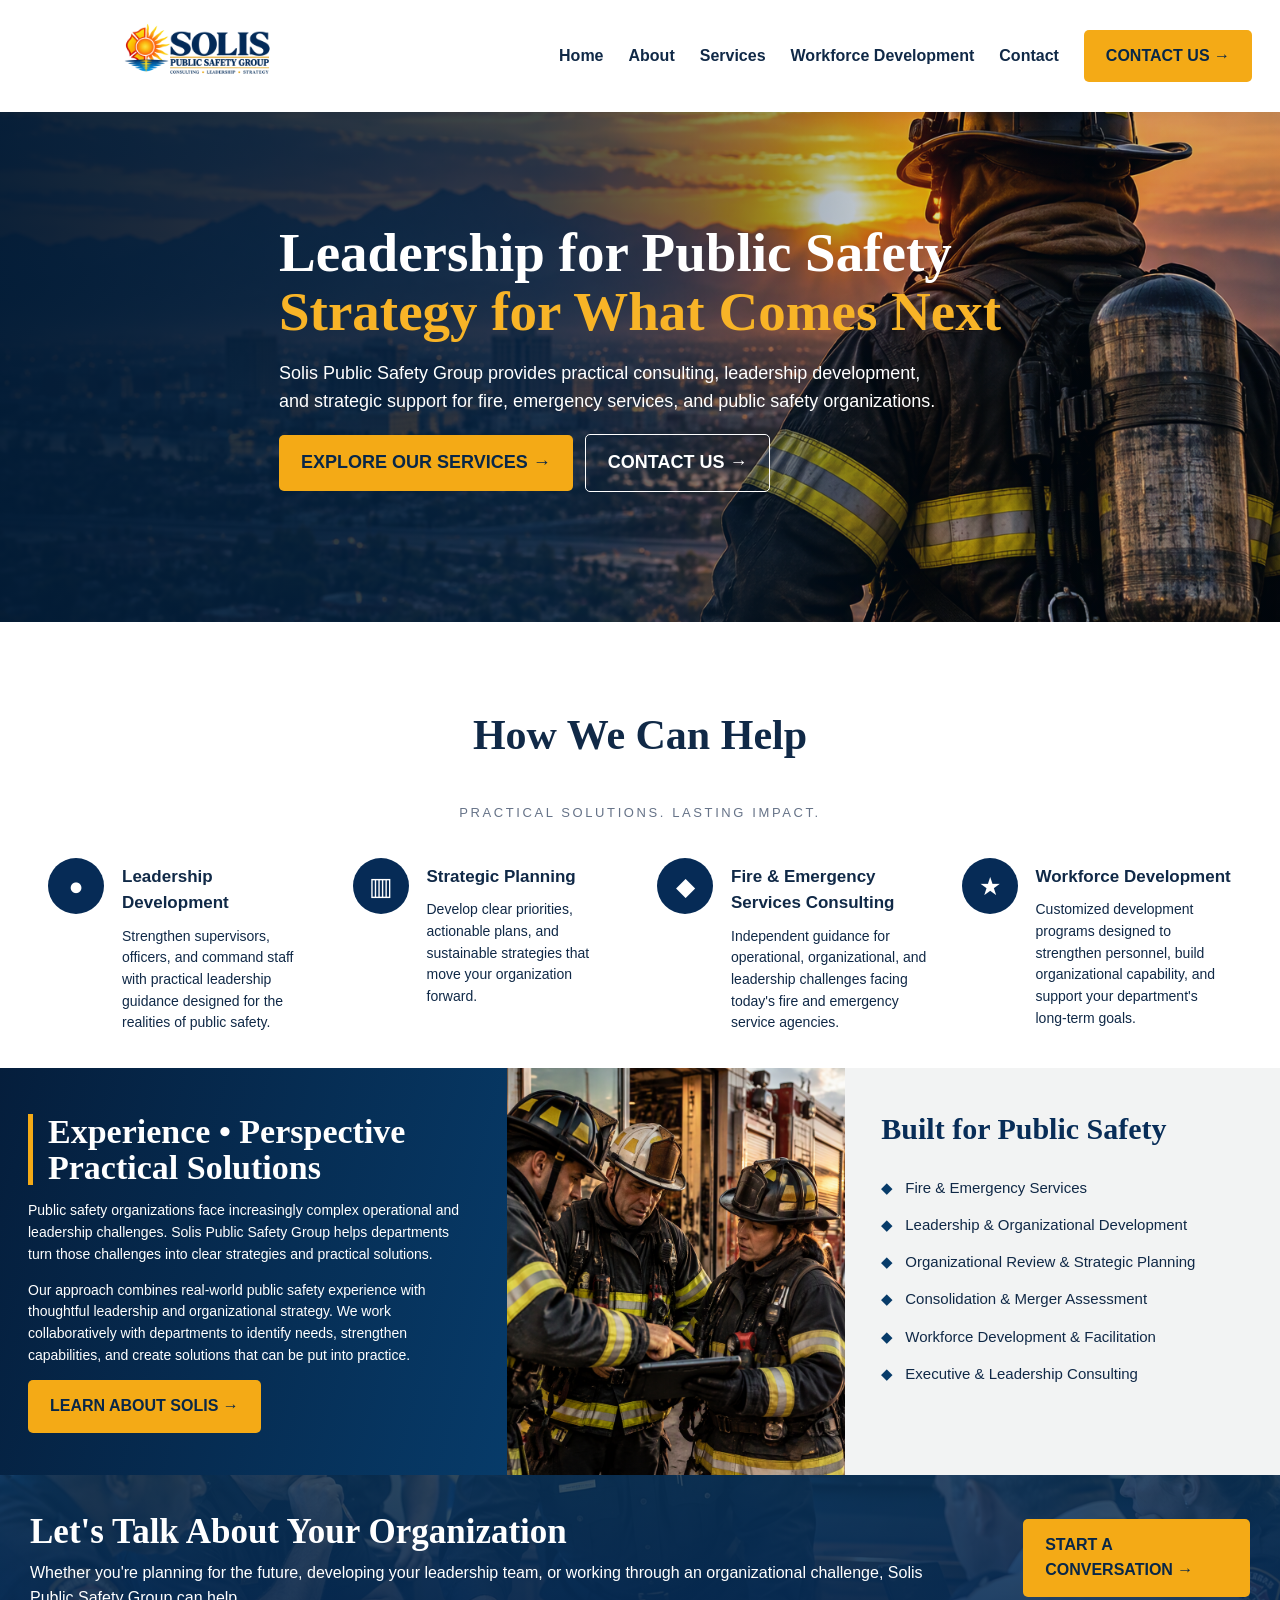
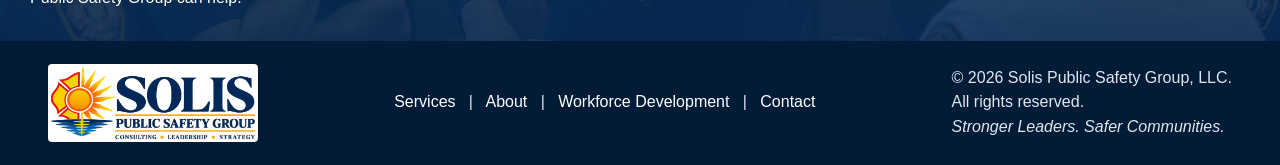
==== commit f5bf60c3: "Add files via upload" ====
--- a/index.html
+++ b/index.html
@@ -11,6 +11,6 @@
 <div class="mock-item"><div class="icon">◆</div><div><h3>Fire & Emergency<br>Services Consulting</h3><p>Independent guidance for operational, organizational, and leadership challenges facing today's fire and emergency service agencies.</p></div></div>
 <div class="mock-item"><div class="icon">★</div><div><h3>Workforce Development</h3><p>Customized development programs designed to strengthen personnel, build organizational capability, and support your department's long-term goals.</p></div></div>
 </div></div></section>
-<section class="mock-mid"><div class="mock-copy"><h2>Experience. Perspective.<br>Practical Solutions.</h2><p>Public safety organizations face increasingly complex operational and leadership challenges. Solis Public Safety Group helps departments turn those challenges into clear strategies and practical solutions.</p><p>Our approach combines real-world public safety experience with thoughtful leadership and organizational strategy. We work collaboratively with departments to identify needs, strengthen capabilities, and create solutions that can be put into practice.</p><a class="btn" href="about.html">LEARN ABOUT SOLIS →</a></div><div class="mock-photo" role="img" aria-label="Fire and emergency services team near apparatus"></div><div class="mock-built"><h2>Built for Public Safety</h2><ul><li>Fire & Emergency Services</li><li>Leadership & Organizational Development</li><li>Organizational Review & Strategic Planning</li><li>Consolidation & Merger Assessment</li><li>Workforce Development & Facilitation</li><li>Executive & Leadership Consulting</li></ul></div></section>
-<section class="home-cta"><div class="inner"><div><h2>Let's Talk About Your Organization</h2><p>Whether you're planning for the future, developing your leadership team, or working through an organizational challenge, Solis Public Safety Group can help.</p></div><a class="btn" href="contact.html">SCHEDULE A CONSULTATION →</a></div></section>
+<section class="mock-mid"><div class="mock-copy"><h2>Experience • Perspective<br>Practical Solutions</h2><p>Public safety organizations face increasingly complex operational and leadership challenges. Solis Public Safety Group helps departments turn those challenges into clear strategies and practical solutions.</p><p>Our approach combines real-world public safety experience with thoughtful leadership and organizational strategy. We work collaboratively with departments to identify needs, strengthen capabilities, and create solutions that can be put into practice.</p><a class="btn" href="about.html">LEARN ABOUT SOLIS →</a></div><div class="mock-photo" role="img" aria-label="Fire and emergency services team near apparatus"></div><div class="mock-built"><h2>Built for Public Safety</h2><ul><li>Fire & Emergency Services</li><li>Leadership & Organizational Development</li><li>Organizational Review & Strategic Planning</li><li>Consolidation & Merger Assessment</li><li>Workforce Development & Facilitation</li><li>Executive & Leadership Consulting</li></ul></div></section>
+<section class="home-cta"><div class="inner"><div><h2>Let's Talk About Your Organization</h2><p>Whether you're planning for the future, developing your leadership team, or working through an organizational challenge, Solis Public Safety Group can help.</p></div><a class="btn" href="contact.html">START A CONVERSATION →</a></div></section>
 </main><footer><div class="wrap"><img class="footerlogo" src="solis-footer-logo.png" alt="Solis Public Safety Group"><div class="footer-links"><a href="services.html">Services</a> &nbsp;&nbsp;|&nbsp;&nbsp; <a href="about.html">About</a> &nbsp;&nbsp;|&nbsp;&nbsp; <a href="workforce-development.html">Workforce Development</a> &nbsp;&nbsp;|&nbsp;&nbsp; <a href="contact.html">Contact</a></div><div>© 2026 Solis Public Safety Group, LLC.<br>All rights reserved.<br><em>Stronger Leaders. Safer Communities.</em></div></div></footer><script>document.querySelectorAll('nav a').forEach(a=>a.addEventListener('click',()=>document.querySelector('nav').classList.remove('open')))</script></body></html>
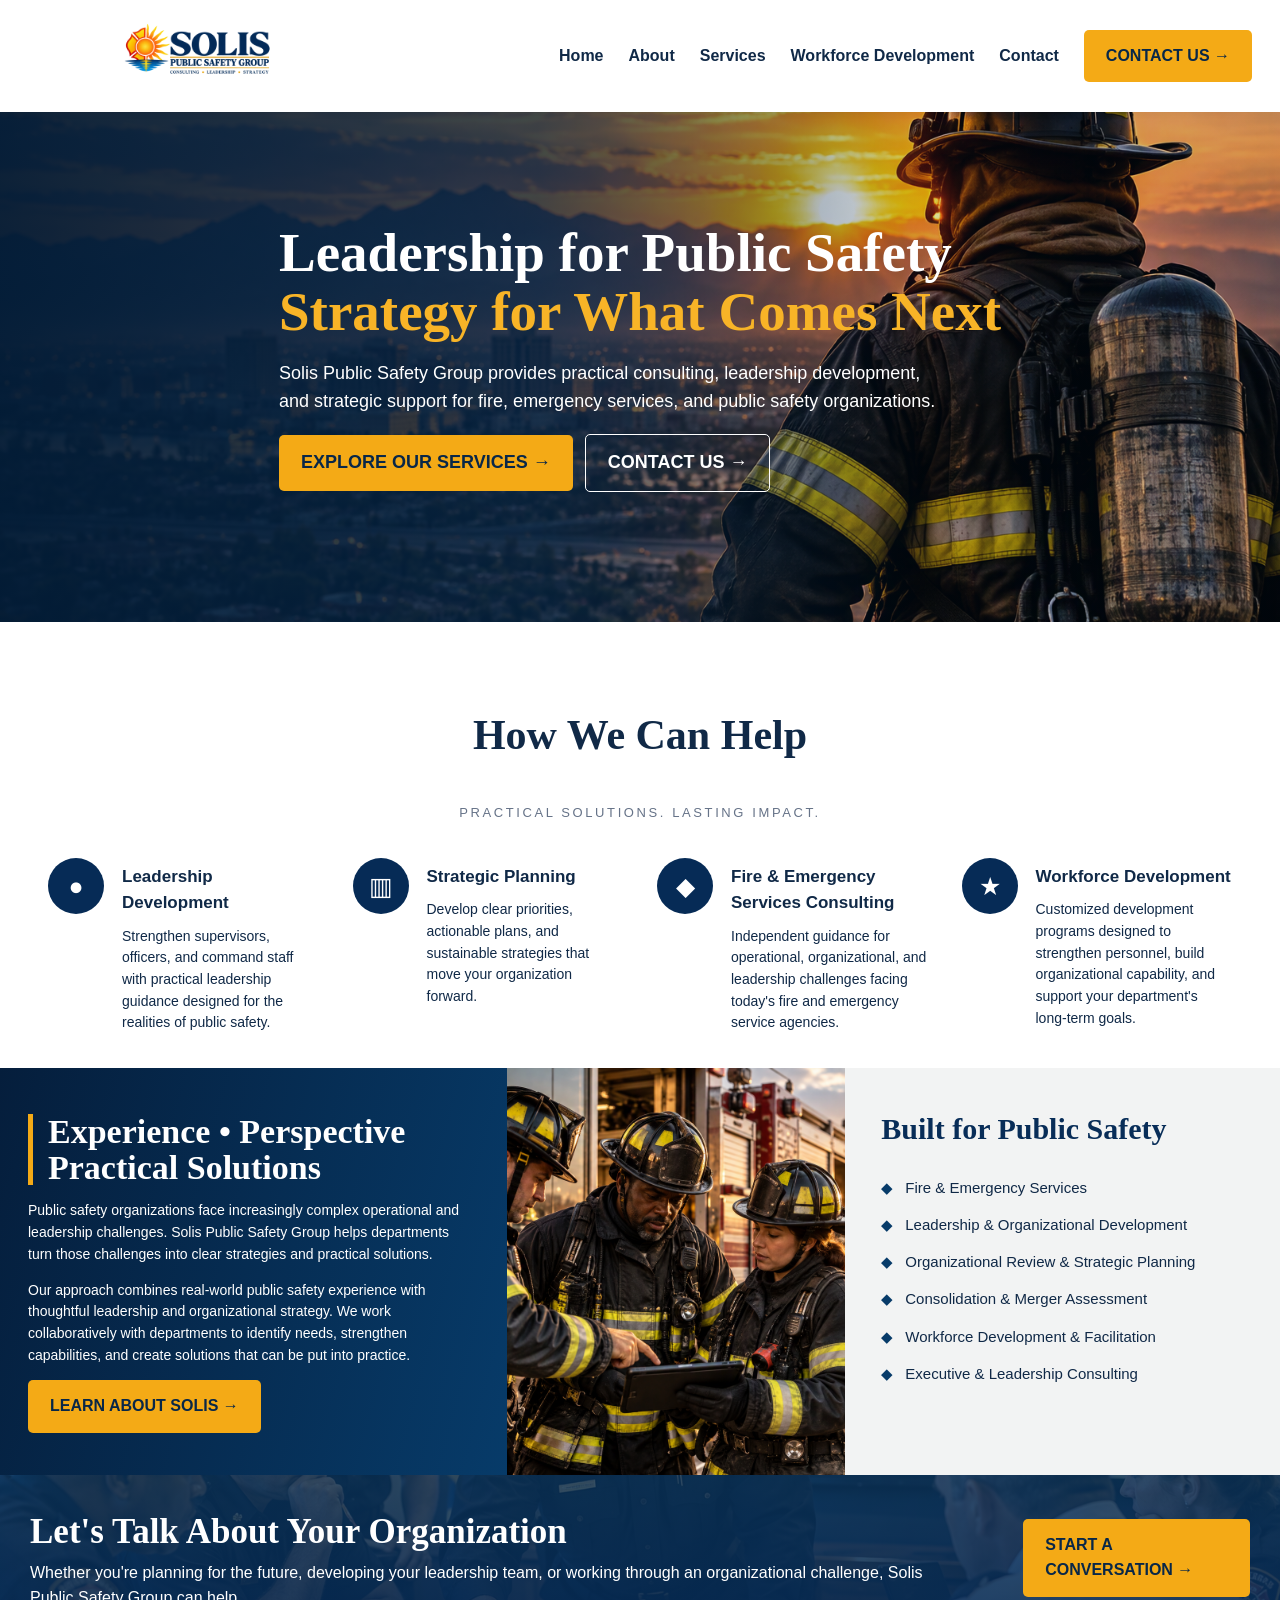
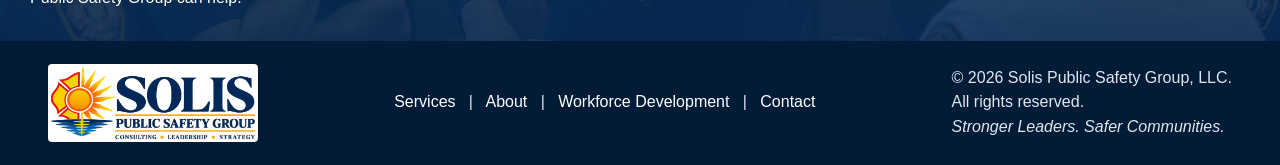
==== commit 4b3dc122: "Add files via upload" ====
--- a/index.html
+++ b/index.html
@@ -1,6 +1,7 @@
-<!doctype html><html lang="en"><head><meta charset="utf-8"><meta name="viewport" content="width=device-width,initial-scale=1"><title>Solis Public Safety Group | Consulting, Leadership & Strategy</title><meta name="description" content="Public safety consulting, leadership development, workforce development, strategic planning, and organizational guidance for fire and emergency service organizations."><link rel="stylesheet" href="styles.css"><style>
+<!doctype html><html lang="en"><head><meta charset="utf-8"><meta name="viewport" content="width=device-width,initial-scale=1"><title>Solis Public Safety Group | Consulting, Leadership & Strategy</title>
+<link rel="icon" type="image/png" href="favicon.png"><meta name="description" content="Public safety consulting, leadership development, workforce development, strategic planning, and organizational guidance for fire and emergency service organizations."><link rel="stylesheet" href="styles.css"><style>
 /* Homepage-specific styling to closely match the approved visual mockup */
-.home .nav{max-width:1460px}.home-hero{min-height:510px;background:linear-gradient(90deg,rgba(2,28,55,.95) 0%,rgba(3,37,70,.75) 42%,rgba(3,37,70,.15) 72%),url('hero-firefighter.png') center 45%/cover;color:#fff;display:flex;align-items:center}.home-hero h1{font-size:55px;line-height:1.07;max-width:1050px;margin:0 0 18px}.home-hero p{font-size:18px;max-width:660px}.mock-services{padding:46px 0 34px}.mock-services h2{font-size:42px}.mock-grid{display:grid;grid-template-columns:repeat(4,1fr);gap:34px;margin-top:35px}.mock-item{display:grid;grid-template-columns:58px 1fr;gap:16px;align-items:start}.mock-item h3{font-family:Arial,sans-serif;font-size:17px;margin:6px 0 9px}.mock-item p{font-size:14px;margin:0}.mock-mid{display:grid;grid-template-columns:1.05fr .70fr .90fr;min-height:330px}.mock-copy{background:linear-gradient(105deg,#051e3c,#073b69);color:#fff;padding:46px 48px 42px max(28px,calc((100vw - 1440px)/2))}.mock-copy h2{color:#fff;font-size:34px;line-height:1.05;border-left:5px solid var(--gold);padding-left:15px;margin:0 0 15px}.mock-copy p{font-size:14px;max-width:600px}.mock-photo{background:url('fire-service.png') center/cover}.mock-built{background:#f2f3f3;padding:38px 36px}.mock-built h2{font-size:30px;margin:0 0 16px;color:#082d58}.mock-built ul{list-style:none;padding:0;margin:0}.mock-built li{padding:7px 0;font-size:15px}.mock-built li:before{content:'◆';color:#073b69;margin-right:12px}.home-cta{background:linear-gradient(#0a355ecf,#062b56e8),url('strategy.png') center/cover;padding:30px;color:white}.home-cta .inner{max-width:1240px;margin:auto;display:flex;align-items:center;justify-content:center;gap:70px}.home-cta h2{font-size:35px;color:#fff;margin:0}.home-cta p{margin:2px 0 0}.home footer{padding:23px 0}@media(max-width:950px){.mock-grid{grid-template-columns:1fr 1fr}.mock-mid{grid-template-columns:1fr}.mock-photo{min-height:320px}.home-cta .inner{display:block;text-align:center}.home-cta .btn{margin-top:15px}}@media(max-width:560px){.home-hero{min-height:540px}.home-hero h1{font-size:38px}.mock-grid{grid-template-columns:1fr}.mock-copy{padding:38px 22px}.mock-built{padding:35px 22px}}
+.home .nav{max-width:1460px}.home-hero{min-height:510px;background:linear-gradient(90deg,rgba(2,28,55,.95) 0%,rgba(3,37,70,.75) 42%,rgba(3,37,70,.15) 72%),url('hero-firefighter.png') center 45%/cover;color:#fff;display:flex;align-items:center}.home-hero h1{font-size:55px;line-height:1.07;max-width:1050px;margin:0 0 18px}.home-hero p{font-size:18px;max-width:660px}.mock-services{padding:46px 0 34px}.mock-services h2{font-size:42px}.mock-grid{display:grid;grid-template-columns:repeat(4,1fr);gap:34px;margin-top:35px}.mock-item{display:grid;grid-template-columns:58px 1fr;gap:16px;align-items:start}.mock-item h3{font-family:Arial,sans-serif;font-size:17px;margin:6px 0 9px}.mock-item p{font-size:14px;margin:0}.mock-mid{display:grid;grid-template-columns:1.05fr .70fr .90fr;min-height:330px}.mock-copy{background:linear-gradient(105deg,#051e3c,#073b69);color:#fff;padding:46px 48px 42px max(28px,calc((100vw - 1440px)/2))}.mock-copy h2{color:#fff;font-size:34px;line-height:1.05;border-left:5px solid var(--gold);padding-left:15px;margin:0 0 15px}.mock-copy p{font-size:14px;max-width:600px}.mock-photo{background:url('home-public-safety-team.png') center/cover}.mock-built{background:#f2f3f3;padding:38px 36px}.mock-built h2{font-size:30px;margin:0 0 16px;color:#082d58}.mock-built ul{list-style:none;padding:0;margin:0}.mock-built li{padding:7px 0;font-size:15px}.mock-built li:before{content:'◆';color:#073b69;margin-right:12px}.home-cta{background:linear-gradient(#0a355ecf,#062b56e8),url('strategy.png') center/cover;padding:30px;color:white}.home-cta .inner{max-width:1240px;margin:auto;display:flex;align-items:center;justify-content:center;gap:70px}.home-cta h2{font-size:35px;color:#fff;margin:0}.home-cta p{margin:2px 0 0}.home footer{padding:23px 0}@media(max-width:950px){.mock-grid{grid-template-columns:1fr 1fr}.mock-mid{grid-template-columns:1fr}.mock-photo{min-height:320px}.home-cta .inner{display:block;text-align:center}.home-cta .btn{margin-top:15px}}@media(max-width:560px){.home-hero{min-height:540px}.home-hero h1{font-size:38px}.mock-grid{grid-template-columns:1fr}.mock-copy{padding:38px 22px}.mock-built{padding:35px 22px}}
 footer .footer-links a{color:#fff;text-decoration:none}footer .footer-links a:hover,footer .footer-links a:focus{text-decoration:underline}</style></head><body class="home">
 <header><div class="wrap nav"><a href="index.html"><img class="logo" src="solis-header-logo-blue.png" alt="Solis Public Safety Group"></a><button class="menuBtn" aria-label="Open menu" onclick="document.querySelector('nav').classList.toggle('open')">☰</button><nav><a href="index.html">Home</a><a href="about.html">About</a><a href="services.html">Services</a><a href="workforce-development.html">Workforce Development</a><a href="contact.html">Contact</a><a class="btn" href="contact.html">CONTACT US →</a></nav></div></header>
 <main>
